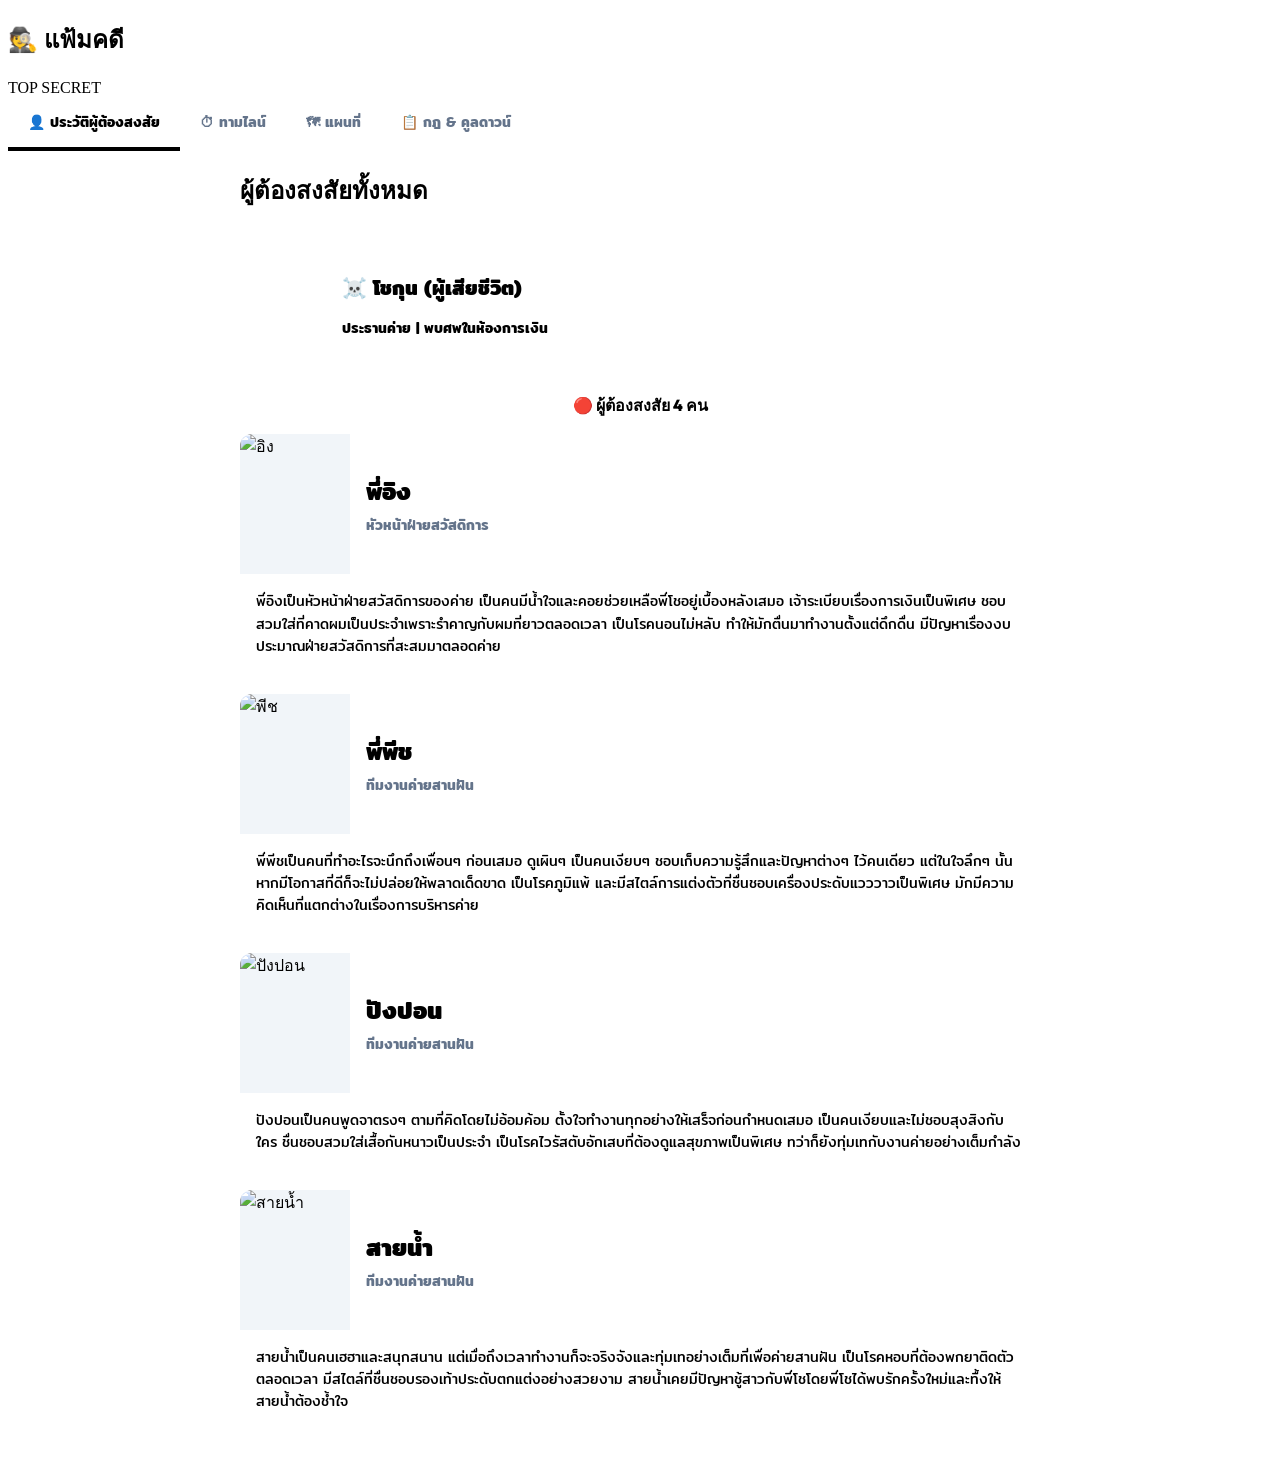
==== casefile.html @ 391fb26a "Initial commit of spy camp web application" ====
<!DOCTYPE html>
<html lang="th">

<head>
    <meta charset="UTF-8">
    <meta name="viewport" content="width=device-width, initial-scale=1.0">
    <title>แฟ้มคดี — สานฝัน Mystery</title>
    <link
        href="https://fonts.googleapis.com/css2?family=Inter:wght@400;500;600;700&family=Mitr:wght@400;500;600;700&family=Outfit:wght@500;700;800&display=swap"
        rel="stylesheet">
    <link rel="stylesheet" href="../app/style.css">
    <style>
        body {
            padding: 0;
            background: var(--bg-cream);
        }

        /* ========= HEADER ========= */
        .app-header {
            position: sticky;
            top: 0;
            z-index: 100;
        }

        /* ========= TABS ========= */
        .tab-bar {
            display: flex;
            background: white;
            border-bottom: var(--border-width) solid var(--ink-blue);
            overflow-x: auto;
            scrollbar-width: none;
        }

        .tab-bar::-webkit-scrollbar {
            display: none;
        }

        .tab-btn {
            flex-shrink: 0;
            padding: 14px 20px;
            font-family: 'Mitr', sans-serif;
            font-size: 14px;
            font-weight: 600;
            color: #64748b;
            background: none;
            border: none;
            border-bottom: 4px solid transparent;
            box-shadow: none;
            border-radius: 0;
            cursor: pointer;
            transition: all 0.2s;
            white-space: nowrap;
        }

        .tab-btn:hover {
            color: var(--ink-blue);
        }

        .tab-btn.active {
            color: var(--ink-blue);
            border-bottom-color: var(--accent-red);
        }

        .tab-btn:active {
            transform: none;
        }

        /* ========= SECTIONS ========= */
        .section {
            display: none;
            padding: 20px;
            max-width: 800px;
            margin: 0 auto;
            animation: fadeIn 0.3s ease;
        }

        .section.active {
            display: block;
        }

        .section-title {
            font-family: 'Outfit', sans-serif;
            font-size: 24px;
            font-weight: 800;
            color: var(--ink-blue);
            margin-bottom: 20px;
            padding-bottom: 10px;
            border-bottom: 2px dashed var(--ink-blue);
        }

        /* ========= CHARACTER CARDS ========= */
        .victim-banner {
            background: white;
            border: var(--border-width) solid var(--ink-blue);
            border-radius: 12px;
            padding: 16px;
            margin-bottom: 24px;
            display: flex;
            align-items: center;
            gap: 16px;
            box-shadow: 4px 4px 0px var(--accent-red);
        }

        .victim-photo {
            width: 70px;
            height: 70px;
            border-radius: 50%;
            overflow: hidden;
            border: 3px solid var(--accent-red);
            flex-shrink: 0;
        }

        .victim-photo img {
            width: 100%;
            height: 100%;
            object-fit: cover;
            object-position: top;
        }

        .victim-info h2 {
            font-family: 'Mitr', sans-serif;
            font-size: 20px;
            color: var(--accent-red);
            margin-bottom: 4px;
        }

        .victim-info p {
            font-family: 'Mitr', sans-serif;
            font-size: 14px;
            color: var(--ink-blue);
            font-weight: 600;
        }

        .suspect-label {
            font-family: 'Outfit', sans-serif;
            font-size: 16px;
            font-weight: 800;
            color: var(--ink-blue);
            margin-bottom: 16px;
            text-align: center;
        }

        .character-card {
            background: white;
            border: var(--border-width) solid var(--ink-blue);
            border-radius: 12px;
            margin-bottom: 20px;
            overflow: hidden;
            box-shadow: 4px 4px 0px var(--ink-blue);
        }

        .card-top {
            display: flex;
            align-items: stretch;
            border-bottom: 2px dashed var(--ink-blue);
        }

        .card-photo {
            width: 110px;
            flex-shrink: 0;
            border-right: 2px dashed var(--ink-blue);
        }

        .card-photo img {
            width: 100%;
            height: 140px;
            object-fit: cover;
            object-position: top;
            display: block;
        }

        .card-info {
            flex: 1;
            padding: 16px;
            display: flex;
            flex-direction: column;
            justify-content: center;
        }

        .card-name {
            font-family: 'Mitr', sans-serif;
            font-size: 24px;
            font-weight: 700;
            color: var(--ink-blue);
            margin-bottom: 4px;
        }

        .card-role {
            font-family: 'Mitr', sans-serif;
            font-size: 14px;
            color: #64748b;
            font-weight: 600;
        }

        .card-bio {
            padding: 16px;
            font-family: 'Mitr', sans-serif;
            font-size: 14px;
            color: var(--ink-blue);
            line-height: 1.6;
            background: var(--bg-cream);
        }

        /* ========= TIMELINE ========= */
        .timeline-container {
            position: relative;
            padding-left: 24px;
            margin-top: 20px;
        }

        .timeline-line {
            position: absolute;
            left: 11px;
            top: 0;
            bottom: 0;
            width: 4px;
            background: var(--ink-blue);
            border-radius: 2px;
        }

        .timeline-item {
            position: relative;
            margin-bottom: 24px;
        }

        .timeline-dot {
            position: absolute;
            left: -21px;
            top: 12px;
            width: 16px;
            height: 16px;
            border-radius: 50%;
            border: 3px solid var(--ink-blue);
            background: white;
        }

        .timeline-dot.death {
            background: var(--accent-red);
            border-color: var(--ink-blue);
        }

        .timeline-card {
            background: white;
            border: 2px solid var(--ink-blue);
            border-radius: 8px;
            padding: 14px 16px;
            margin-left: 12px;
            box-shadow: 4px 4px 0px rgba(10, 36, 99, 0.1);
        }

        .timeline-card.death-card {
            border-color: var(--accent-red);
            box-shadow: 4px 4px 0px var(--accent-red);
        }

        .timeline-time {
            font-family: 'Mitr', sans-serif;
            font-size: 14px;
            font-weight: 700;
            color: var(--ink-blue);
            margin-bottom: 6px;
        }

        .timeline-card.death-card .timeline-time {
            color: var(--accent-red);
        }

        .timeline-desc {
            font-family: 'Mitr', sans-serif;
            font-size: 14px;
            color: #334155;
            line-height: 1.5;
        }

        /* ========= MAP ========= */
        .map-title {
            font-family: 'Mitr', sans-serif;
            font-size: 14px;
            color: #64748b;
            text-align: center;
            margin-bottom: 20px;
            font-weight: 500;
        }

        .map-grid {
            display: grid;
            grid-template-columns: repeat(4, 1fr);
            gap: 10px;
        }

        .map-cell {
            background: white;
            border: 2px solid var(--ink-blue);
            border-radius: 8px;
            padding: 12px 8px;
            text-align: center;
            font-family: 'Mitr', sans-serif;
            font-size: 12px;
            font-weight: 600;
            color: #64748b;
            min-height: 70px;
            display: flex;
            align-items: center;
            justify-content: center;
            line-height: 1.4;
            box-shadow: 2px 2px 0px rgba(10, 36, 99, 0.1);
        }

        .map-cell.clue-spot {
            background: var(--bg-cream);
            border-color: var(--ink-blue);
            color: var(--ink-blue);
            box-shadow: 4px 4px 0px var(--accent-yellow);
        }

        .map-cell.empty {
            opacity: 0.3;
            box-shadow: none;
            border-style: dashed;
        }

        .map-legend {
            display: flex;
            gap: 16px;
            margin-top: 20px;
            justify-content: center;
            font-family: 'Mitr', sans-serif;
        }

        .legend-item {
            display: flex;
            align-items: center;
            gap: 8px;
            font-size: 13px;
            font-weight: 600;
        }

        .legend-dot {
            width: 14px;
            height: 14px;
            border-radius: 4px;
            border: 2px solid var(--ink-blue);
        }

        .legend-dot.yellow {
            background: var(--accent-yellow);
        }

        /* ========= RULES ========= */
        .rule-group {
            margin-bottom: 24px;
        }

        .rule-group-title {
            font-family: 'Outfit', sans-serif;
            font-size: 16px;
            font-weight: 800;
            color: var(--ink-blue);
            padding-bottom: 8px;
            border-bottom: 2px dashed var(--ink-blue);
            margin-bottom: 12px;
        }

        .rule-item {
            display: flex;
            align-items: flex-start;
            gap: 12px;
            padding: 12px 14px;
            background: white;
            border: 2px solid var(--ink-blue);
            border-radius: 8px;
            margin-bottom: 10px;
            font-family: 'Mitr', sans-serif;
            font-size: 14px;
            font-weight: 500;
            color: var(--ink-blue);
            line-height: 1.5;
            box-shadow: 3px 3px 0px rgba(10, 36, 99, 0.1);
        }

        .rule-icon {
            font-size: 18px;
            flex-shrink: 0;
        }

        .rule-item.forbidden {
            box-shadow: 3px 3px 0px var(--accent-red);
        }

        .rule-item.info {
            box-shadow: 3px 3px 0px #3b82f6;
        }

        .rule-item.warn {
            box-shadow: 3px 3px 0px var(--accent-yellow);
        }
    </style>
</head>

<body>

    <div class="app-header">
        <h2 class="header-title">🕵️ แฟ้มคดี</h2>
        <div class="header-info" style="color:var(--ink-blue);">TOP SECRET</div>
    </div>

    <div class="tab-bar">
        <button class="tab-btn active" onclick="switchTab('profiles')">👤 ประวัติผู้ต้องสงสัย</button>
        <button class="tab-btn" onclick="switchTab('timeline')">⏱ ทามไลน์</button>
        <button class="tab-btn" onclick="switchTab('map')">🗺 แผนที่</button>
        <button class="tab-btn" onclick="switchTab('rules')">📋 กฎ & คูลดาวน์</button>
    </div>

    <!-- ===== TAB 1: PROFILES ===== -->
    <div id="tab-profiles" class="section active">
        <div class="section-title">ผู้ต้องสงสัยทั้งหมด</div>

        <!-- VICTIM -->
        <div class="victim-banner">
            <div class="victim-photo">
                <img src="../picture/โชกุน.jpg" alt="โชกุน" onerror="this.style.display='none'">
            </div>
            <div class="victim-info">
                <h2>☠️ โชกุน (ผู้เสียชีวิต)</h2>
                <p>ประธานค่าย | พบศพในห้องการเงิน</p>
            </div>
        </div>

        <div class="suspect-label">🔴 ผู้ต้องสงสัย 4 คน</div>

        <!-- อิง -->
        <div class="character-card">
            <div class="card-top">
                <div class="card-photo">
                    <img src="../picture/อิง.jpg" alt="อิง" onerror="this.style.background='#f1f5f9'">
                </div>
                <div class="card-info">
                    <div class="card-name">พี่อิง</div>
                    <div class="card-role">หัวหน้าฝ่ายสวัสดิการ</div>
                </div>
            </div>
            <div class="card-bio">
                พี่อิงเป็นหัวหน้าฝ่ายสวัสดิการของค่าย เป็นคนมีน้ำใจและคอยช่วยเหลือพี่โชอยู่เบื้องหลังเสมอ
                เจ้าระเบียบเรื่องการเงินเป็นพิเศษ ชอบสวมใส่ที่คาดผมเป็นประจำเพราะรำคาญกับผมที่ยาวตลอดเวลา
                เป็นโรคนอนไม่หลับ ทำให้มักตื่นมาทำงานตั้งแต่ดึกดื่น มีปัญหาเรื่องงบประมาณฝ่ายสวัสดิการที่สะสมมาตลอดค่าย
            </div>
        </div>

        <!-- พีช -->
        <div class="character-card">
            <div class="card-top">
                <div class="card-photo">
                    <img src="../picture/พีช.jpg" alt="พีช" onerror="this.style.background='#f1f5f9'">
                </div>
                <div class="card-info">
                    <div class="card-name">พี่พีช</div>
                    <div class="card-role">ทีมงานค่ายสานฝัน</div>
                </div>
            </div>
            <div class="card-bio">
                พี่พีชเป็นคนที่ทำอะไรจะนึกถึงเพื่อนๆ ก่อนเสมอ ดูเผินๆ เป็นคนเงียบๆ ชอบเก็บความรู้สึกและปัญหาต่างๆ
                ไว้คนเดียว แต่ในใจลึกๆ นั้น หากมีโอกาสที่ดีก็จะไม่ปล่อยให้พลาดเด็ดขาด เป็นโรคภูมิแพ้
                และมีสไตล์การแต่งตัวที่ชื่นชอบเครื่องประดับแวววาวเป็นพิเศษ
                มักมีความคิดเห็นที่แตกต่างในเรื่องการบริหารค่าย
            </div>
        </div>

        <!-- ปังปอน -->
        <div class="character-card">
            <div class="card-top">
                <div class="card-photo">
                    <img src="../picture/ปังปอนด์.jpg" alt="ปังปอน" onerror="this.style.background='#f1f5f9'">
                </div>
                <div class="card-info">
                    <div class="card-name">ปังปอน</div>
                    <div class="card-role">ทีมงานค่ายสานฝัน</div>
                </div>
            </div>
            <div class="card-bio">
                ปังปอนเป็นคนพูดจาตรงๆ ตามที่คิดโดยไม่อ้อมค้อม ตั้งใจทำงานทุกอย่างให้เสร็จก่อนกำหนดเสมอ
                เป็นคนเงียบและไม่ชอบสุงสิงกับใคร ชื่นชอบสวมใส่เสื้อกันหนาวเป็นประจำ
                เป็นโรคไวรัสตับอักเสบที่ต้องดูแลสุขภาพเป็นพิเศษ ทว่าก็ยังทุ่มเทกับงานค่ายอย่างเต็มกำลัง
            </div>
        </div>

        <!-- สายน้ำ -->
        <div class="character-card">
            <div class="card-top">
                <div class="card-photo">
                    <img src="../picture/สายน้ำ.jpg" alt="สายน้ำ" onerror="this.style.background='#f1f5f9'">
                </div>
                <div class="card-info">
                    <div class="card-name">สายน้ำ</div>
                    <div class="card-role">ทีมงานค่ายสานฝัน</div>
                </div>
            </div>
            <div class="card-bio">
                สายน้ำเป็นคนเฮฮาและสนุกสนาน แต่เมื่อถึงเวลาทำงานก็จะจริงจังและทุ่มเทอย่างเต็มที่เพื่อค่ายสานฝัน
                เป็นโรคหอบที่ต้องพกยาติดตัวตลอดเวลา มีสไตล์ที่ชื่นชอบรองเท้าประดับตกแต่งอย่างสวยงาม
                สายน้ำเคยมีปัญหาชู้สาวกับพี่โชโดยพี่โชได้พบรักครั้งใหม่และทื้งให้สายน้ำต้องช้ำใจ
            </div>
        </div>
    </div>

    <!-- ===== TAB 2: TIMELINE ===== -->
    <div id="tab-timeline" class="section">
        <div class="section-title">ทามไลน์วันเกิดเหตุ</div>
        <div class="timeline-container">
            <div class="timeline-line"></div>

            <div class="timeline-item">
                <div class="timeline-dot"></div>
                <div class="timeline-card">
                    <div class="timeline-time">18:00 น. — เริ่มพิธีปิดค่าย</div>
                    <div class="timeline-desc">เริ่มกิจกรรมพิธีปิดค่ายสานฝัน บริเวณหอประชุม พี่โชกุนดูแลงานอยู่</div>
                </div>
            </div>

            <div class="timeline-item">
                <div class="timeline-dot"></div>
                <div class="timeline-card">
                    <div class="timeline-time">ช่วงเย็น — โชกุนนัดพบใครบางคน</div>
                    <div class="timeline-desc">พี่โชกุนได้นัดให้ใครบางคนมาพบที่ห้องการเงิน อาคาร 1 ในช่วงเย็นวันนี้...
                    </div>
                </div>
            </div>

            <div class="timeline-item">
                <div class="timeline-dot"></div>
                <div class="timeline-card">
                    <div class="timeline-time">18:20 น. — ไฟดับ</div>
                    <div class="timeline-desc">ไฟในบริเวณค่ายดับลงกะทันหัน ท่ามกลางความมืดและความวุ่นวาย...</div>
                </div>
            </div>

            <div class="timeline-item">
                <div class="timeline-dot death"></div>
                <div class="timeline-card death-card">
                    <div class="timeline-time">☠️ 18:25 น. — พบศพ</div>
                    <div class="timeline-desc">มีคนพบศพพี่โชกุนที่ห้องการเงิน อาคาร 1 ในสภาพที่น่าตกใจ ใครคือฆาตกร?
                    </div>
                </div>
            </div>
        </div>
    </div>

    <!-- ===== TAB 3: MAP ===== -->
    <div id="tab-map" class="section">
        <div class="section-title">แผนที่โรงเรียนทุ่งใหญ่วิทยาคม</div>
        <div class="map-title">จุดที่มีคำใบ้จะแสดงด้วยสีเหลือง</div>

        <div class="map-grid">
            <!-- Row 1 -->
            <div class="map-cell clue-spot">หน้าเสาธง</div>
            <div class="map-cell empty">—</div>
            <div class="map-cell clue-spot">หอประชุมเก่า</div>
            <div class="map-cell clue-spot">หอประชุมใหม่<br>(ดอกส้าน)</div>

            <!-- Row 2 -->
            <div class="map-cell clue-spot">อาคาร 1<br><small>(ห้องการเงิน)</small></div>
            <div class="map-cell empty">—</div>
            <div class="map-cell empty">—</div>
            <div class="map-cell empty">—</div>

            <!-- Row 3 -->
            <div class="map-cell empty">—</div>
            <div class="map-cell empty">—</div>
            <div class="map-cell clue-spot">ลานสุขอารมณ์<br>(สานสุขาราม)</div>
            <div class="map-cell empty">—</div>

            <!-- Row 4 -->
            <div class="map-cell clue-spot">โรงอาหาร</div>
            <div class="map-cell empty">—</div>
            <div class="map-cell">อาคาร 3<br><small>(ห้ามขึ้น!)</small></div>
            <div class="map-cell empty">—</div>

            <!-- Row 5 -->
            <div class="map-cell empty">—</div>
            <div class="map-cell empty">—</div>
            <div class="map-cell clue-spot">อาคาร 4</div>
            <div class="map-cell empty">—</div>
        </div>

        <div class="map-legend">
            <div class="legend-item">
                <div class="legend-dot yellow"></div>
                <span>จุดที่มีคำใบ้ (QR)</span>
            </div>
        </div>
    </div>

    <!-- ===== TAB 4: RULES ===== -->
    <div id="tab-rules" class="section">
        <div class="section-title">กฎและข้อปฏิบัติ</div>

        <div class="rule-group">
            <div class="rule-group-title">🚫 ข้อห้าม</div>
            <div class="rule-item forbidden">
                <span class="rule-icon">🔴</span>
                <span>ห้ามขึ้น <strong>อาคาร 3</strong> โดยเด็ดขาด</span>
            </div>
            <div class="rule-item forbidden">
                <span class="rule-icon">🔴</span>
                <span>ห้ามเข้า<strong>ห้องน้ำเพศตรงข้าม</strong></span>
            </div>
            <div class="rule-item forbidden">
                <span class="rule-icon">🔴</span>
                <span>ห้ามขึ้น<strong>ชั้นบน อาคาร 1</strong> — อาคาร 1
                    เข้าได้เฉพาะ<strong>ห้องการเงิน</strong>เท่านั้น</span>
            </div>
        </div>

        <div class="rule-group">
            <div class="rule-group-title">📍 สถานที่ที่มีคำใบ้</div>
            <div class="rule-item info">
                <span class="rule-icon">🔵</span>
                <span>หน้าเสาธง</span>
            </div>
            <div class="rule-item info">
                <span class="rule-icon">🔵</span>
                <span>โรงอาหาร</span>
            </div>
            <div class="rule-item info">
                <span class="rule-icon">🔵</span>
                <span>หอประชุมเก่า</span>
            </div>
            <div class="rule-item info">
                <span class="rule-icon">🔵</span>
                <span>อาคาร 4</span>
            </div>
            <div class="rule-item info">
                <span class="rule-icon">🔵</span>
                <span>อาคาร 1 — ห้องการเงิน</span>
            </div>
            <div class="rule-item info">
                <span class="rule-icon">🔵</span>
                <span>หอประชุมใหม่ (ดอกส้าน)</span>
            </div>
            <div class="rule-item info">
                <span class="rule-icon">🔵</span>
                <span>ลานสานสุขาราม</span>
            </div>
        </div>

        <div class="rule-group">
            <div class="rule-group-title">⏱ ระบบคูลดาวน์</div>
            <div class="rule-item warn">
                <span class="rule-icon">⚠️</span>
                <span>หากตอบคำถามผิด จะต้องรอ <strong>30 วินาที</strong> ก่อนตอบใหม่</span>
            </div>
        </div>
    </div>

    <script>
        function switchTab(name) {
            document.querySelectorAll('.section').forEach(s => s.classList.remove('active'));
            document.querySelectorAll('.tab-btn').forEach(b => b.classList.remove('active'));
            document.getElementById('tab-' + name).classList.add('active');
            event.target.classList.add('active');
        }
    </script>

</body>

</html>
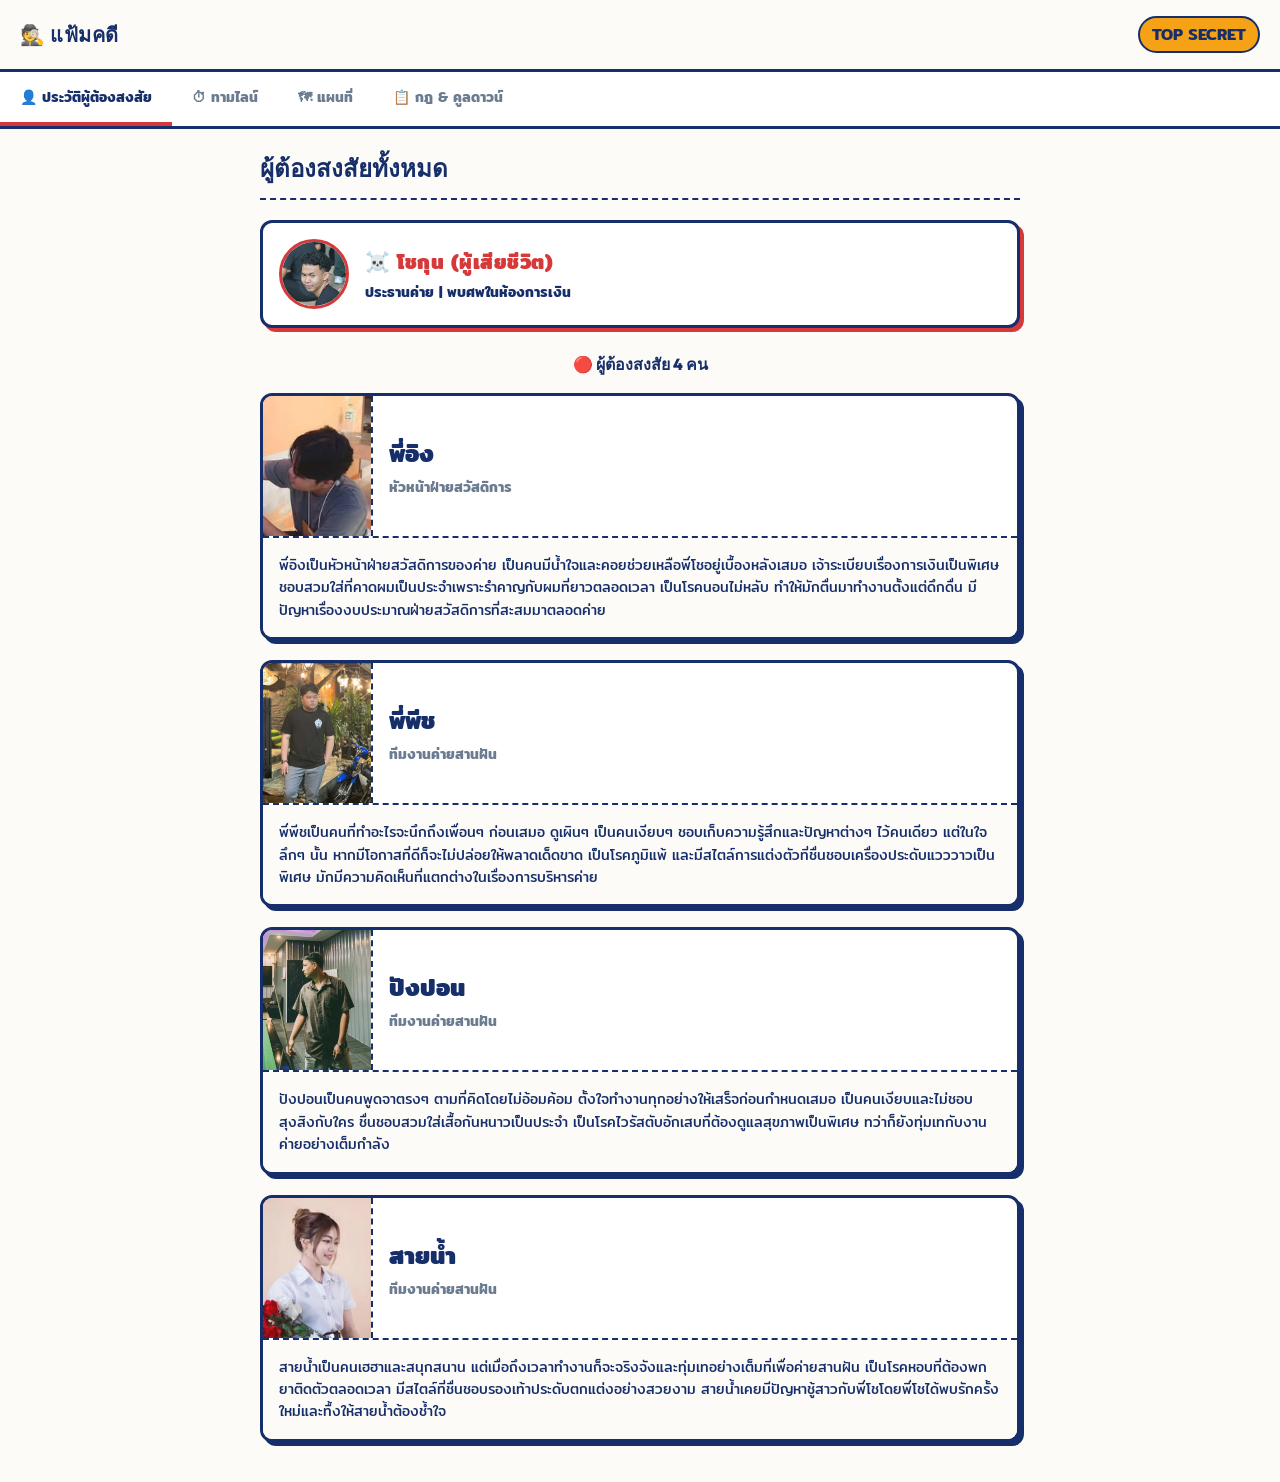
==== commit 15daf319: "Fix image loading paths, link redirects, and bring asset files locally under the repository" ====
--- a/casefile.html
+++ b/casefile.html
@@ -8,7 +8,7 @@
     <link
         href="https://fonts.googleapis.com/css2?family=Inter:wght@400;500;600;700&family=Mitr:wght@400;500;600;700&family=Outfit:wght@500;700;800&display=swap"
         rel="stylesheet">
-    <link rel="stylesheet" href="../app/style.css">
+    <link rel="stylesheet" href="./app/style.css">
     <style>
         body {
             padding: 0;
@@ -418,7 +418,7 @@
         <!-- VICTIM -->
         <div class="victim-banner">
             <div class="victim-photo">
-                <img src="../picture/โชกุน.jpg" alt="โชกุน" onerror="this.style.display='none'">
+                <img src="./picture/โชกุน.jpg" alt="โชกุน" onerror="this.style.display='none'">
             </div>
             <div class="victim-info">
                 <h2>☠️ โชกุน (ผู้เสียชีวิต)</h2>
@@ -432,7 +432,7 @@
         <div class="character-card">
             <div class="card-top">
                 <div class="card-photo">
-                    <img src="../picture/อิง.jpg" alt="อิง" onerror="this.style.background='#f1f5f9'">
+                    <img src="./picture/อิง.jpg" alt="อิง" onerror="this.style.background='#f1f5f9'">
                 </div>
                 <div class="card-info">
                     <div class="card-name">พี่อิง</div>
@@ -450,7 +450,7 @@
         <div class="character-card">
             <div class="card-top">
                 <div class="card-photo">
-                    <img src="../picture/พีช.jpg" alt="พีช" onerror="this.style.background='#f1f5f9'">
+                    <img src="./picture/พีช.jpg" alt="พีช" onerror="this.style.background='#f1f5f9'">
                 </div>
                 <div class="card-info">
                     <div class="card-name">พี่พีช</div>
@@ -469,7 +469,7 @@
         <div class="character-card">
             <div class="card-top">
                 <div class="card-photo">
-                    <img src="../picture/ปังปอนด์.jpg" alt="ปังปอน" onerror="this.style.background='#f1f5f9'">
+                    <img src="./picture/ปังปอนด์.jpg" alt="ปังปอน" onerror="this.style.background='#f1f5f9'">
                 </div>
                 <div class="card-info">
                     <div class="card-name">ปังปอน</div>
@@ -487,7 +487,7 @@
         <div class="character-card">
             <div class="card-top">
                 <div class="card-photo">
-                    <img src="../picture/สายน้ำ.jpg" alt="สายน้ำ" onerror="this.style.background='#f1f5f9'">
+                    <img src="./picture/สายน้ำ.jpg" alt="สายน้ำ" onerror="this.style.background='#f1f5f9'">
                 </div>
                 <div class="card-info">
                     <div class="card-name">สายน้ำ</div>
--- a/app/style.css
+++ b/app/style.css
@@ -0,0 +1,496 @@
+/* 
+  Style: Minimalist City Boy / Flat 2D Doodle Art 
+  Color Palette: Cream background, Deep Blue outlines, Accent Colors
+*/
+
+:root {
+    --bg-cream: #FDFBF7;
+    --ink-blue: #0A2463;
+    --ink-light: #1E3A8A;
+    --accent-red: #D32F2F;
+    --accent-yellow: #F59E0B;
+    --accent-green: #10B981;
+    --border-width: 3px;
+    --shadow-offset: 6px;
+}
+
+* {
+    box-sizing: border-box;
+    margin: 0;
+    padding: 0;
+    font-family: 'Inter', sans-serif;
+    color: var(--ink-blue);
+}
+
+body {
+    background-color: var(--bg-cream);
+    background-image: radial-gradient(var(--ink-light) 1px, transparent 1px);
+    background-size: 20px 20px;
+    background-position: 0 0;
+    opacity: 0.95;
+    min-height: 100vh;
+    display: flex;
+    flex-direction: column;
+}
+
+h1, h2, h3, h4 {
+    font-family: 'Outfit', sans-serif;
+    font-weight: 800;
+    text-transform: uppercase;
+    letter-spacing: 0.5px;
+}
+
+/* Utilities */
+.hidden { display: none !important; }
+.w-100 { width: 100%; }
+.text-center { text-align: center; }
+
+/* Screens */
+.screen {
+    display: none;
+    min-height: 100vh;
+    width: 100%;
+}
+.screen.active {
+    display: block;
+}
+
+/* Doodle Card Style (The core UI element) */
+.doodle-card {
+    background: var(--bg-cream);
+    border: var(--border-width) solid var(--ink-blue);
+    border-radius: 12px;
+    padding: 24px;
+    box-shadow: var(--shadow-offset) var(--shadow-offset) 0px var(--ink-blue);
+    margin-bottom: 24px;
+    transition: transform 0.2s, box-shadow 0.2s;
+}
+
+/* Buttons */
+button {
+    cursor: pointer;
+    font-family: 'Mitr', sans-serif;
+    font-weight: 600;
+    border: var(--border-width) solid var(--ink-blue);
+    background: var(--bg-cream);
+    padding: 12px 20px;
+    border-radius: 8px;
+    box-shadow: 4px 4px 0px var(--ink-blue);
+    transition: all 0.1s;
+    font-size: 16px;
+}
+button:active {
+    transform: translate(4px, 4px);
+    box-shadow: 0px 0px 0px var(--ink-blue);
+}
+.btn-primary {
+    background: var(--ink-blue);
+    color: var(--bg-cream);
+    box-shadow: 4px 4px 0px var(--accent-yellow);
+    border-color: var(--ink-blue);
+}
+.btn-primary:active {
+    box-shadow: 0px 0px 0px var(--accent-yellow);
+}
+.btn-danger {
+    background: var(--accent-red);
+    color: var(--bg-cream);
+    box-shadow: 4px 4px 0px var(--ink-blue);
+}
+
+/* Inputs & Selects */
+input, select {
+    width: 100%;
+    padding: 14px;
+    font-family: 'Mitr', sans-serif;
+    font-size: 16px;
+    border: var(--border-width) dashed var(--ink-blue);
+    border-radius: 8px;
+    background: white;
+    outline: none;
+    transition: border-style 0.2s;
+}
+input:focus, select:focus {
+    border-style: solid;
+}
+.input-group {
+    display: flex;
+    gap: 12px;
+    margin-top: 16px;
+}
+.input-group.vertical {
+    flex-direction: column;
+}
+
+/* Login Screen */
+#login-screen {
+    display: flex;
+    justify-content: center;
+    align-items: center;
+    padding: 20px;
+}
+.doodle-container {
+    width: 100%;
+    max-width: 400px;
+    text-align: center;
+}
+.game-title {
+    font-size: 42px;
+    margin-bottom: 0;
+}
+.game-subtitle {
+    font-family: 'Outfit', sans-serif;
+    font-weight: 500;
+    margin-bottom: 32px;
+}
+.group-grid {
+    display: grid;
+    grid-template-columns: repeat(5, 1fr);
+    gap: 10px;
+    margin-top: 20px;
+}
+.group-btn {
+    padding: 10px 0;
+    font-size: 20px;
+}
+
+/* Main Screen Header */
+.app-header {
+    display: flex;
+    justify-content: space-between;
+    align-items: center;
+    padding: 16px 20px;
+    background: var(--bg-cream);
+    border-bottom: var(--border-width) solid var(--ink-blue);
+    position: sticky;
+    top: 0;
+    z-index: 10;
+}
+.header-title {
+    font-size: 20px;
+    margin: 0;
+}
+.header-info {
+    font-family: 'Mitr', sans-serif;
+    font-weight: 600;
+    background: var(--accent-yellow);
+    padding: 4px 12px;
+    border-radius: 20px;
+    border: 2px solid var(--ink-blue);
+}
+.btn-icon {
+    padding: 6px 10px;
+    font-size: 20px;
+    box-shadow: 2px 2px 0px var(--ink-blue);
+}
+
+/* Bottom Navigation */
+.bottom-nav {
+    position: fixed;
+    bottom: 0;
+    left: 0;
+    width: 100%;
+    background: var(--bg-cream);
+    border-top: var(--border-width) solid var(--ink-blue);
+    display: flex;
+    justify-content: space-around;
+    padding: 8px 0;
+    z-index: 10;
+}
+.nav-btn {
+    flex: 1;
+    background: transparent;
+    border: none;
+    box-shadow: none;
+    display: flex;
+    flex-direction: column;
+    align-items: center;
+    gap: 4px;
+    opacity: 0.6;
+    padding: 8px 0;
+}
+.nav-btn:active {
+    transform: none;
+}
+.nav-btn.active {
+    opacity: 1;
+}
+.nav-btn.active .nav-icon {
+    transform: translateY(-4px);
+}
+.nav-icon {
+    font-size: 24px;
+    transition: transform 0.2s;
+}
+.nav-text {
+    font-family: 'Mitr', sans-serif;
+    font-size: 12px;
+    font-weight: 600;
+}
+
+/* Content Area */
+.content-area {
+    padding: 20px;
+    padding-bottom: 80px; /* Space for bottom nav */
+    max-width: 600px;
+    margin: 0 auto;
+}
+.tab-content {
+    display: none;
+    animation: fadeIn 0.3s ease;
+}
+.tab-content.active {
+    display: block;
+}
+
+@keyframes fadeIn {
+    from { opacity: 0; transform: translateY(10px); }
+    to { opacity: 1; transform: translateY(0); }
+}
+
+/* Specific Card Styles */
+.card-header p {
+    font-family: 'Mitr', sans-serif;
+    font-size: 14px;
+    opacity: 0.8;
+    margin-top: 4px;
+}
+.error-msg, .feedback-msg {
+    margin-top: 12px;
+    font-family: 'Mitr', sans-serif;
+    font-size: 14px;
+    font-weight: 500;
+    text-align: center;
+}
+.error-msg { color: var(--accent-red); }
+.success-msg { color: var(--accent-green); }
+
+/* Unlocked Items */
+.unlocked-container h3 {
+    margin: 24px 0 16px;
+    font-size: 18px;
+}
+.empty-state {
+    text-align: center;
+    font-style: italic;
+    opacity: 0.5;
+    padding: 20px;
+}
+.file-item, .clue-item {
+    background: white;
+    border: 2px dashed var(--ink-blue);
+    padding: 16px;
+    margin-bottom: 12px;
+    border-radius: 8px;
+}
+.file-item h4, .clue-item h4 {
+    margin-bottom: 8px;
+    font-size: 16px;
+}
+.clue-item p {
+    font-family: 'Mitr', sans-serif;
+    font-size: 14px;
+    line-height: 1.5;
+}
+
+/* Modals */
+.modal {
+    display: none;
+    position: fixed;
+    top: 0; left: 0; width: 100%; height: 100%;
+    background: rgba(10, 36, 99, 0.5);
+    z-index: 100;
+    justify-content: center;
+    align-items: center;
+    padding: 20px;
+}
+.modal.active { display: flex; }
+.modal-content {
+    width: 100%;
+    max-width: 480px;
+    max-height: 90vh;
+    overflow-y: auto;
+    position: relative;
+    background: var(--bg-cream);
+}
+.close-modal {
+    position: absolute;
+    top: 12px; right: 16px;
+    font-size: 24px;
+    font-weight: bold;
+    cursor: pointer;
+}
+.quest-text {
+    font-family: 'Mitr', sans-serif;
+    margin: 16px 0;
+    font-size: 16px;
+    line-height: 1.5;
+}
+
+/* Anxiety Monitor */
+.danger-card {
+    border-color: var(--accent-red);
+}
+.anxiety-monitor {
+    margin-top: 24px;
+    padding-top: 24px;
+    border-top: 2px dashed var(--ink-blue);
+}
+.anxiety-label {
+    font-family: 'Outfit', sans-serif;
+    font-weight: 700;
+    margin-bottom: 8px;
+}
+.doodle-progress {
+    height: 30px;
+    border: var(--border-width) solid var(--ink-blue);
+    border-radius: 15px;
+    background: white;
+    overflow: hidden;
+    position: relative;
+    margin-bottom: 20px;
+}
+.progress-bar-fill {
+    height: 100%;
+    width: 100%; /* Start at 100% */
+    background: var(--accent-red);
+    background-image: repeating-linear-gradient(
+        45deg,
+        transparent,
+        transparent 10px,
+        rgba(255,255,255,0.2) 10px,
+        rgba(255,255,255,0.2) 20px
+    );
+    transition: width 0.5s cubic-bezier(0.4, 0, 0.2, 1);
+}
+.evidence-selector {
+    display: flex;
+    flex-direction: column;
+    gap: 12px;
+}
+
+/* Siren Overlay */
+#siren-overlay {
+    position: fixed;
+    top: 0; left: 0; width: 100%; height: 100%;
+    background: rgba(211, 47, 47, 0.8);
+    z-index: 1000;
+    display: flex;
+    justify-content: center;
+    align-items: center;
+    animation: flash 0.5s alternate infinite;
+}
+.siren-text {
+    font-family: 'Outfit', sans-serif;
+    font-size: 48px;
+    font-weight: 800;
+    color: white;
+    text-shadow: 4px 4px 0px var(--ink-blue);
+    transform: rotate(-10deg);
+}
+
+@keyframes flash {
+    from { opacity: 0.5; }
+    to { opacity: 0.9; }
+}
+
+/* ─── Multiple Choice Question Styles ─── */
+.mc-question-block {
+    background: white;
+    border: 2px solid var(--ink-blue);
+    border-radius: 10px;
+    padding: 14px;
+    margin-bottom: 12px;
+}
+
+.mc-question-text {
+    font-family: 'Mitr', sans-serif;
+    font-size: 14px;
+    font-weight: 600;
+    line-height: 1.5;
+    margin-bottom: 10px;
+    color: var(--ink-blue);
+}
+
+.mc-opts {
+    display: grid;
+    grid-template-columns: 1fr 1fr;
+    gap: 8px;
+}
+
+.mc-opt-btn {
+    display: flex;
+    align-items: center;
+    gap: 8px;
+    padding: 8px 10px;
+    font-size: 13px;
+    font-family: 'Mitr', sans-serif;
+    font-weight: 500;
+    text-align: left;
+    border: 2px dashed var(--ink-blue);
+    border-radius: 8px;
+    background: var(--bg-cream);
+    box-shadow: 2px 2px 0px var(--ink-blue);
+    cursor: pointer;
+    transition: all 0.15s;
+    line-height: 1.3;
+    color: var(--ink-blue);
+}
+
+.mc-opt-btn:active {
+    transform: translate(2px, 2px);
+    box-shadow: 0 0 0 var(--ink-blue);
+}
+
+.mc-opt-btn.selected {
+    background: var(--ink-blue);
+    color: var(--bg-cream);
+    border-style: solid;
+    box-shadow: 2px 2px 0px var(--accent-yellow);
+}
+
+.mc-opt-btn.selected .mc-label {
+    background: var(--accent-yellow);
+    color: var(--ink-blue);
+}
+
+.mc-label {
+    display: inline-flex;
+    align-items: center;
+    justify-content: center;
+    min-width: 22px;
+    height: 22px;
+    background: var(--ink-blue);
+    color: white;
+    border-radius: 4px;
+    font-size: 11px;
+    font-weight: 700;
+    flex-shrink: 0;
+    font-family: 'Outfit', sans-serif;
+}
+
+.mc-text {
+    flex: 1;
+    font-size: 12px;
+}
+
+.mc-submit-btn {
+    width: 100%;
+    margin-top: 8px;
+    padding: 14px;
+    font-size: 15px;
+}
+
+/* Judgment Form */
+.form-group {
+    margin-top: 16px;
+}
+.form-group label {
+    display: block;
+    font-family: 'Mitr', sans-serif;
+    font-weight: 600;
+    margin-bottom: 8px;
+}
+.final-card button {
+    margin-top: 24px;
+}
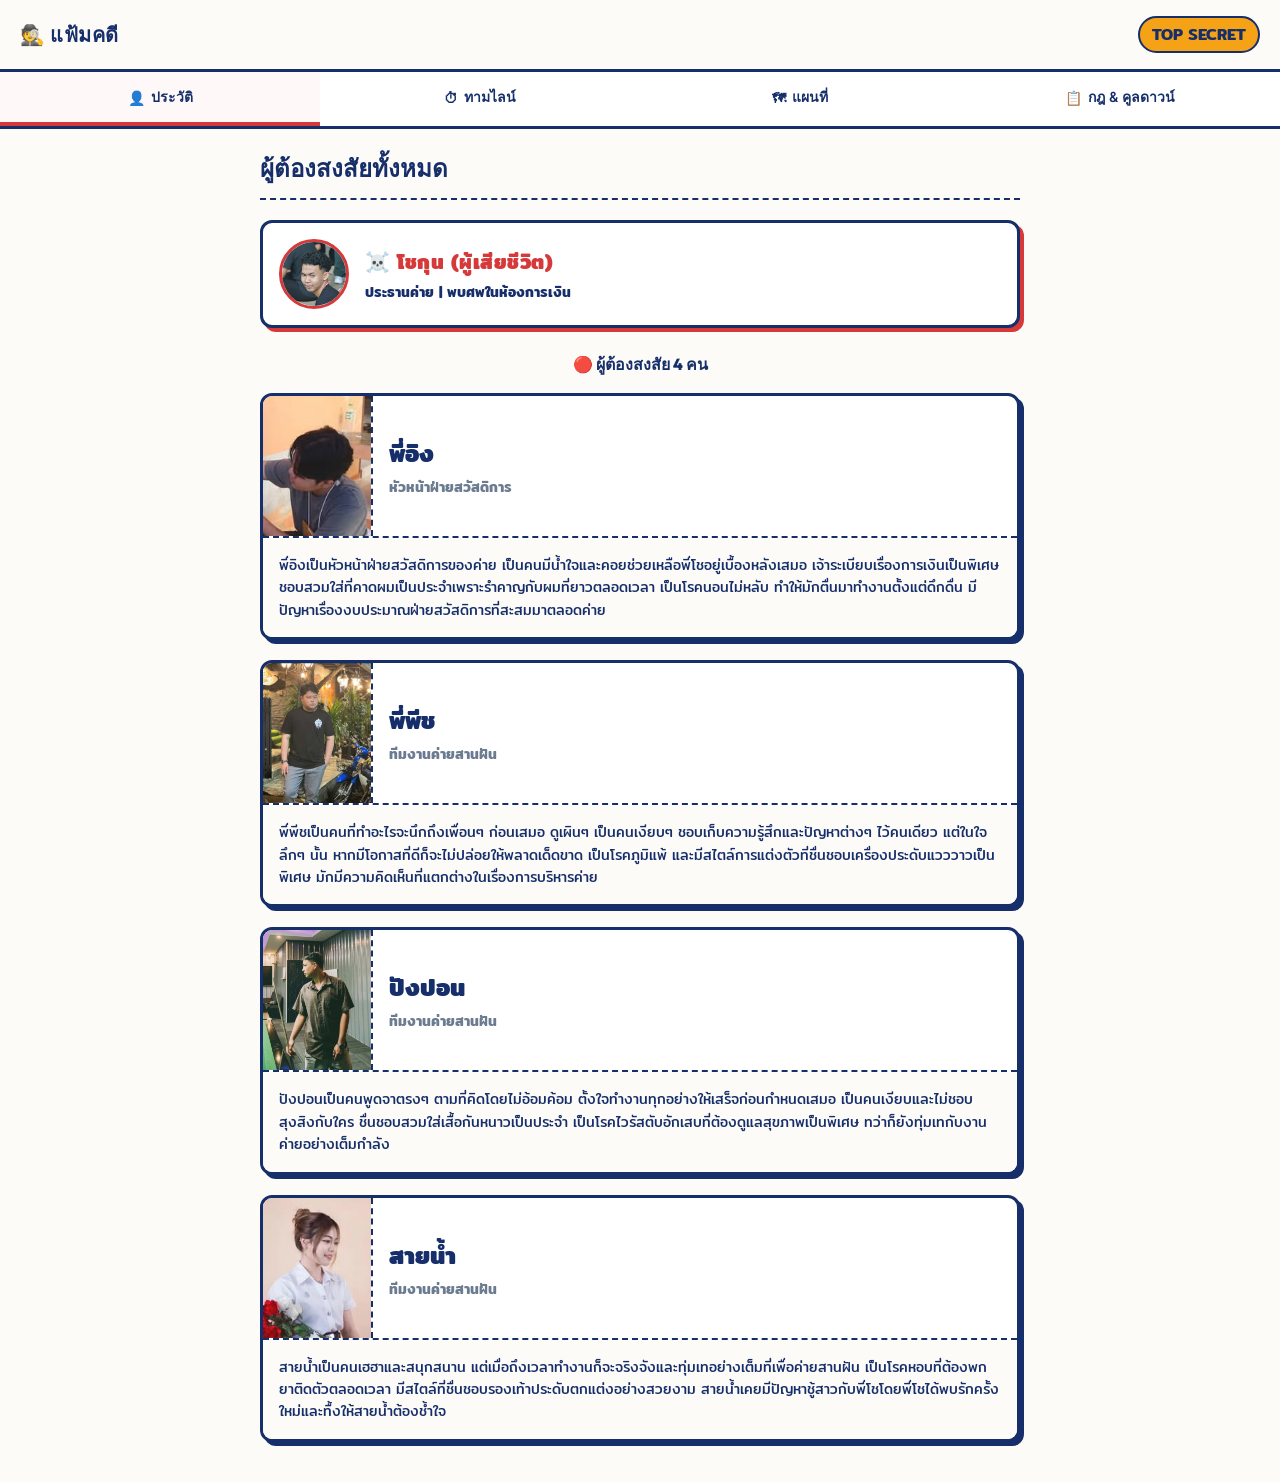
==== commit 6e7214b8: "Show dynamic locked clue details directly upon quiz completion. Optimized mobile tab headers in case" ====
--- a/casefile.html
+++ b/casefile.html
@@ -27,19 +27,14 @@
             display: flex;
             background: white;
             border-bottom: var(--border-width) solid var(--ink-blue);
-            overflow-x: auto;
-            scrollbar-width: none;
-        }
-
-        .tab-bar::-webkit-scrollbar {
-            display: none;
+            width: 100%;
         }
 
         .tab-btn {
-            flex-shrink: 0;
-            padding: 14px 20px;
-            font-family: 'Mitr', sans-serif;
-            font-size: 14px;
+            flex: 1; /* Distribute equal space to all 4 tabs to prevent horizontal scroll */
+            padding: 12px 6px; /* Optimized padding */
+            font-family: 'Mitr', sans-serif;
+            font-size: 13px; /* Slightly smaller for mobile-first fit */
             font-weight: 600;
             color: #64748b;
             background: none;
@@ -49,7 +44,12 @@
             border-radius: 0;
             cursor: pointer;
             transition: all 0.2s;
-            white-space: nowrap;
+            text-align: center;
+            display: flex;
+            flex-direction: column; /* Icon above text on mobile */
+            align-items: center;
+            justify-content: center;
+            gap: 2px;
         }
 
         .tab-btn:hover {
@@ -59,10 +59,21 @@
         .tab-btn.active {
             color: var(--ink-blue);
             border-bottom-color: var(--accent-red);
+            background: #fff8f8;
         }
 
         .tab-btn:active {
             transform: none;
+        }
+
+        /* Adjust tabs for slightly larger mobile displays to look premium */
+        @media (min-width: 480px) {
+            .tab-btn {
+                font-size: 14px;
+                flex-direction: row; /* Horizontal style for tablets/desktops */
+                gap: 6px;
+                padding: 14px 12px;
+            }
         }
 
         /* ========= SECTIONS ========= */
@@ -405,10 +416,10 @@
     </div>
 
     <div class="tab-bar">
-        <button class="tab-btn active" onclick="switchTab('profiles')">👤 ประวัติผู้ต้องสงสัย</button>
-        <button class="tab-btn" onclick="switchTab('timeline')">⏱ ทามไลน์</button>
-        <button class="tab-btn" onclick="switchTab('map')">🗺 แผนที่</button>
-        <button class="tab-btn" onclick="switchTab('rules')">📋 กฎ & คูลดาวน์</button>
+        <button class="tab-btn active" onclick="switchTab('profiles')"><span>👤</span><span>ประวัติ</span></button>
+        <button class="tab-btn" onclick="switchTab('timeline')"><span>⏱</span><span>ทามไลน์</span></button>
+        <button class="tab-btn" onclick="switchTab('map')"><span>🗺</span><span>แผนที่</span></button>
+        <button class="tab-btn" onclick="switchTab('rules')"><span>📋</span><span>กฎ & คูลดาวน์</span></button>
     </div>
 
     <!-- ===== TAB 1: PROFILES ===== -->
